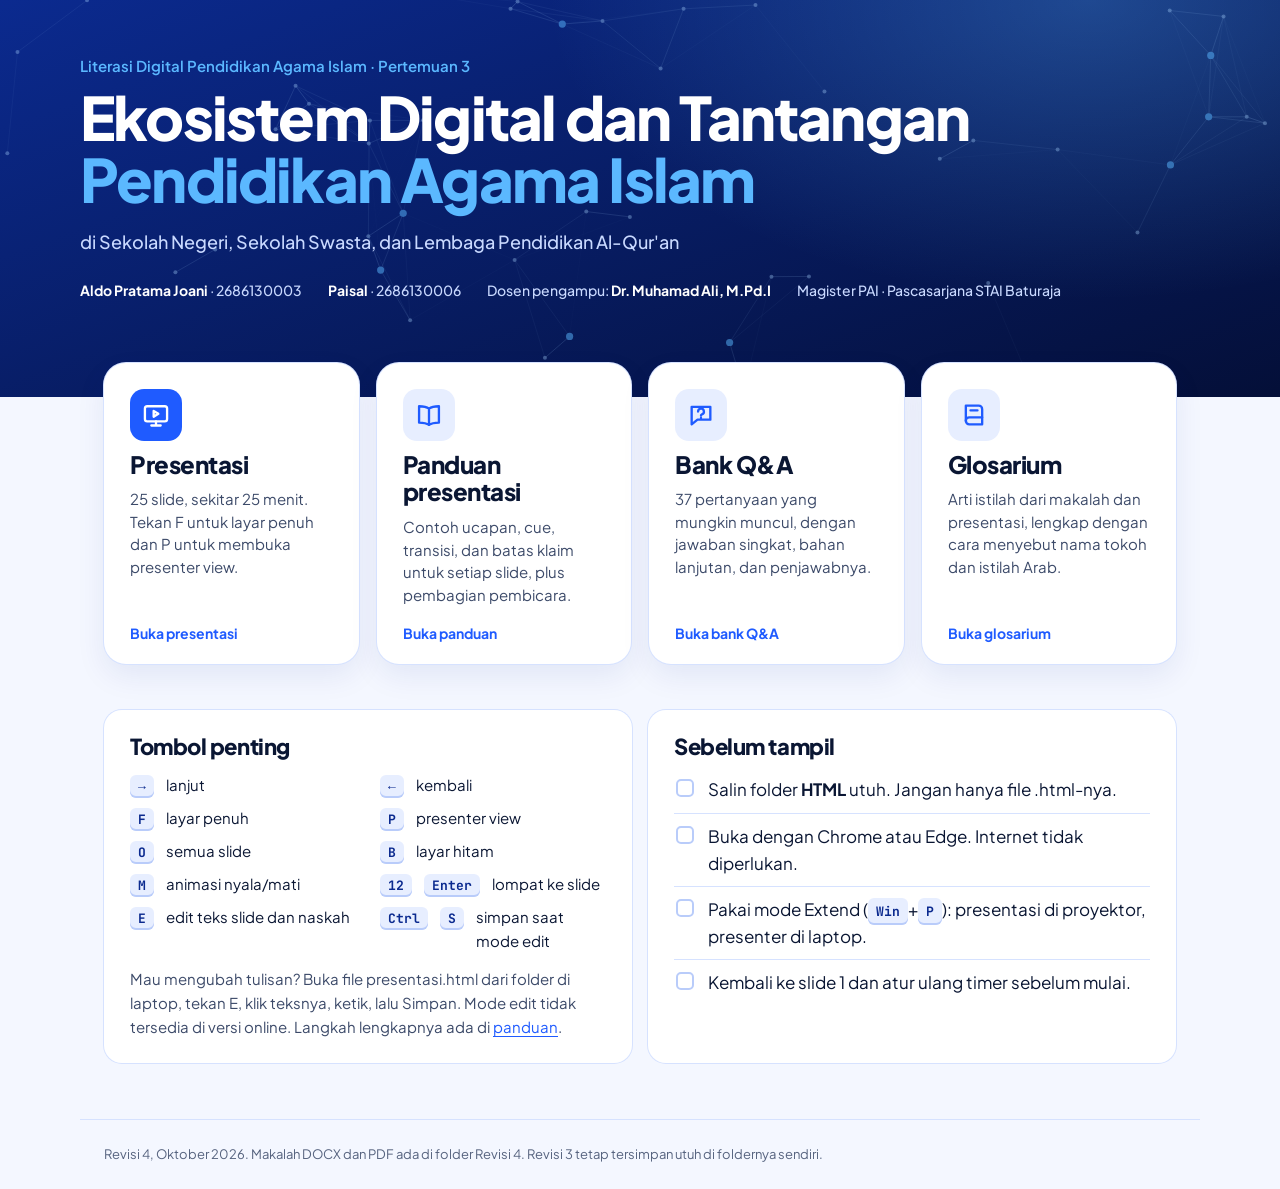
==== revisi-4/index.html @ 45388a03 "Tambah Revisi 4: tantangan PAI di sekolah negeri, swasta, dan TPQ (25 slide, siap iPad) Co-Authored-" ====
<!doctype html>
<html lang="id">
<head>
<meta charset="utf-8">
<meta name="viewport" content="width=device-width, initial-scale=1">
<title>Ekosistem Digital dan Tantangan PAI · Paket Presentasi</title>
<link rel="stylesheet" href="assets/css/tokens.css">
<link rel="stylesheet" href="assets/css/docs.css">
</head>
<body>

<header class="hero" style="padding-bottom:96px">
  <svg class="net" aria-hidden="true"></svg>
  <div class="in">
    <p class="kick">Literasi Digital Pendidikan Agama Islam · Pertemuan 3</p>
    <h1>Ekosistem Digital dan Tantangan <em>Pendidikan Agama Islam</em></h1>
    <p class="sub">di Sekolah Negeri, Sekolah Swasta, dan Lembaga Pendidikan Al-Qur'an</p>
    <div class="meta"><span><b>Aldo Pratama Joani</b> · 2686130003</span><span><b>Paisal</b> · 2686130006</span><span>Dosen pengampu: <b>Dr. Muhamad Ali, M.Pd.I</b></span><span>Magister PAI · Pascasarjana STAI Baturaja</span></div>
  </div>
</header>

<div class="wrap">
  <div class="cards3 four">
    <a class="big-card main" href="presentasi.html">
      <span class="ic"><svg viewBox="0 0 24 24"><rect x="2.5" y="4.5" width="19" height="13" rx="2"/><path d="M8 21h8M12 17.5V21M10 8.5v5l4-2.5z"/></svg></span>
      <b>Presentasi</b>
      <span>25 slide, sekitar 25 menit. Tekan F untuk layar penuh dan P untuk membuka presenter view.</span>
      <em>Buka presentasi</em>
    </a>
    <a class="big-card" href="panduan.html">
      <span class="ic"><svg viewBox="0 0 24 24"><path d="M12 6.5C10 5 7 4.5 3.5 4.5v14c3.5 0 6.5.5 8.5 2 2-1.5 5-2 8.5-2v-14C17 4.5 14 5 12 6.5zM12 6.5v14"/></svg></span>
      <b>Panduan presentasi</b>
      <span>Contoh ucapan, cue, transisi, dan batas klaim untuk setiap slide, plus pembagian pembicara.</span>
      <em>Buka panduan</em>
    </a>
    <a class="big-card" href="bank-qa.html">
      <span class="ic"><svg viewBox="0 0 24 24"><path d="M4 5h16v11H9l-5 4z"/><path d="M9.5 9a2.5 2.5 0 1 1 3.3 2.4c-.5.2-.8.6-.8 1.1M12 14.5h0"/></svg></span>
      <b>Bank Q&amp;A</b>
      <span>37 pertanyaan yang mungkin muncul, dengan jawaban singkat, bahan lanjutan, dan penjawabnya.</span>
      <em>Buka bank Q&amp;A</em>
    </a>
    <a class="big-card" href="glosarium.html">
      <span class="ic"><svg viewBox="0 0 24 24"><path d="M5 4h11a3 3 0 0 1 3 3v13H8a3 3 0 0 1-3-3z"/><path d="M5 17a3 3 0 0 1 3-3h11M9 8h6"/></svg></span>
      <b>Glosarium</b>
      <span>Arti istilah dari makalah dan presentasi, lengkap dengan cara menyebut nama tokoh dan istilah Arab.</span>
      <em>Buka glosarium</em>
    </a>
  </div>

  <section class="blk" style="margin-top:46px">
    <div class="grid2">
      <div class="panel">
        <h2 class="h" style="font-size:22px">Tombol penting</h2>
        <div class="keys" style="margin-top:14px">
          <div><kbd>→</kbd><span>lanjut</span></div>
          <div><kbd>←</kbd><span>kembali</span></div>
          <div><kbd>F</kbd><span>layar penuh</span></div>
          <div><kbd>P</kbd><span>presenter view</span></div>
          <div><kbd>O</kbd><span>semua slide</span></div>
          <div><kbd>B</kbd><span>layar hitam</span></div>
          <div><kbd>M</kbd><span>animasi nyala/mati</span></div>
          <div><kbd>12</kbd><kbd>Enter</kbd><span>lompat ke slide</span></div>
          <div><kbd>E</kbd><span>edit teks slide dan naskah</span></div>
          <div><kbd>Ctrl</kbd><kbd>S</kbd><span>simpan saat mode edit</span></div>
        </div>
        <p class="lede" style="margin:14px 0 0;font-size:15px">Mau mengubah tulisan? Buka file presentasi.html dari folder di laptop, tekan E, klik teksnya, ketik, lalu Simpan. Mode edit tidak tersedia di versi online. Langkah lengkapnya ada di <a href="panduan.html#edit">panduan</a>.</p>
      </div>
      <div class="panel">
        <h2 class="h" style="font-size:22px">Sebelum tampil</h2>
        <ul class="check" style="margin-top:8px">
          <li>Salin folder <b>HTML</b> utuh. Jangan hanya file .html-nya.</li>
          <li>Buka dengan Chrome atau Edge. Internet tidak diperlukan.</li>
          <li>Pakai mode Extend (<kbd>Win</kbd>+<kbd>P</kbd>): presentasi di proyektor, presenter di laptop.</li>
          <li>Kembali ke slide 1 dan atur ulang timer sebelum mulai.</li>
        </ul>
      </div>
    </div>
  </section>
</div>

<footer class="f">Revisi 4, Oktober 2026. Makalah DOCX dan PDF ada di folder Revisi 4. Revisi 3 tetap tersimpan utuh di foldernya sendiri.</footer>

<script src="assets/js/docs.js"></script>
</body>
</html>
---- revisi-4/assets/css/tokens.css ----
/* Token bersama: presentasi, panduan, bank Q&A, dan hub */

@font-face { font-family: "Jakarta"; font-weight: 400; font-style: normal; font-display: swap;
  src: url("../fonts/plus-jakarta-sans-latin-400-normal.woff2") format("woff2"); unicode-range: U+0000-00FF, U+0131, U+0152-0153, U+02BB-02BC, U+02C6, U+02DA, U+02DC, U+2000-206F, U+2074, U+20AC, U+2122, U+2191, U+2193, U+2212, U+2215, U+FEFF, U+FFFD; }
@font-face { font-family: "Jakarta"; font-weight: 400; font-style: normal; font-display: swap;
  src: url("../fonts/plus-jakarta-sans-latin-ext-400-normal.woff2") format("woff2"); unicode-range: U+0100-02AF, U+0304, U+0308, U+0329, U+1E00-1E9F, U+1EF2-1EFF, U+2020, U+20A0-20AB, U+20AD-20C0, U+2113, U+2C60-2C7F, U+A720-A7FF; }
@font-face { font-family: "Jakarta"; font-weight: 400; font-style: italic; font-display: swap;
  src: url("../fonts/plus-jakarta-sans-latin-400-italic.woff2") format("woff2"); }
@font-face { font-family: "Jakarta"; font-weight: 500; font-style: italic; font-display: swap;
  src: url("../fonts/plus-jakarta-sans-latin-500-italic.woff2") format("woff2"); }
@font-face { font-family: "Jakarta"; font-weight: 500; font-display: swap;
  src: url("../fonts/plus-jakarta-sans-latin-500-normal.woff2") format("woff2"); unicode-range: U+0000-00FF, U+2000-206F, U+2212; }
@font-face { font-family: "Jakarta"; font-weight: 500; font-display: swap;
  src: url("../fonts/plus-jakarta-sans-latin-ext-500-normal.woff2") format("woff2"); unicode-range: U+0100-02AF, U+1E00-1EFF; }
@font-face { font-family: "Jakarta"; font-weight: 600; font-display: swap;
  src: url("../fonts/plus-jakarta-sans-latin-600-normal.woff2") format("woff2"); unicode-range: U+0000-00FF, U+2000-206F, U+2212; }
@font-face { font-family: "Jakarta"; font-weight: 600; font-display: swap;
  src: url("../fonts/plus-jakarta-sans-latin-ext-600-normal.woff2") format("woff2"); unicode-range: U+0100-02AF, U+1E00-1EFF; }
@font-face { font-family: "Jakarta"; font-weight: 700; font-display: swap;
  src: url("../fonts/plus-jakarta-sans-latin-700-normal.woff2") format("woff2"); unicode-range: U+0000-00FF, U+2000-206F, U+2212; }
@font-face { font-family: "Jakarta"; font-weight: 700; font-display: swap;
  src: url("../fonts/plus-jakarta-sans-latin-ext-700-normal.woff2") format("woff2"); unicode-range: U+0100-02AF, U+1E00-1EFF; }
@font-face { font-family: "Jakarta"; font-weight: 800; font-display: swap;
  src: url("../fonts/plus-jakarta-sans-latin-800-normal.woff2") format("woff2"); unicode-range: U+0000-00FF, U+2000-206F, U+2212; }
@font-face { font-family: "Jakarta"; font-weight: 800; font-display: swap;
  src: url("../fonts/plus-jakarta-sans-latin-ext-800-normal.woff2") format("woff2"); unicode-range: U+0100-02AF, U+1E00-1EFF; }

@font-face { font-family: "Mono"; font-weight: 400; font-display: swap; src: url("../fonts/jetbrains-mono-latin-400-normal.woff2") format("woff2"); }
@font-face { font-family: "Mono"; font-weight: 500; font-display: swap; src: url("../fonts/jetbrains-mono-latin-500-normal.woff2") format("woff2"); }
@font-face { font-family: "Mono"; font-weight: 700; font-display: swap; src: url("../fonts/jetbrains-mono-latin-700-normal.woff2") format("woff2"); }

@font-face { font-family: "Amiri"; font-weight: 400; font-display: swap; src: url("../fonts/amiri-arabic-400-normal.woff2") format("woff2"); unicode-range: U+0600-06FF, U+0750-077F, U+0870-088E, U+0890-0891, U+0897-08E1, U+08E3-08FF, U+200C-200E, U+2010-2011, U+204F, U+2E41, U+FB50-FDFF, U+FE70-FE74, U+FE76-FEFC; }
@font-face { font-family: "Amiri"; font-weight: 700; font-display: swap; src: url("../fonts/amiri-arabic-700-normal.woff2") format("woff2"); unicode-range: U+0600-06FF, U+0750-077F, U+0870-088E, U+0890-0891, U+0897-08E1, U+08E3-08FF, U+200C-200E, U+2010-2011, U+204F, U+2E41, U+FB50-FDFF, U+FE70-FE74, U+FE76-FEFC; }
@font-face { font-family: "Amiri"; font-weight: 400; font-display: swap; src: url("../fonts/amiri-latin-400-normal.woff2") format("woff2"); unicode-range: U+0000-00FF; }

:root {
  /* Putih-biru. Biru elektrik hanya untuk sorotan; navy untuk teks. */
  --paper: #FFFFFF;
  --mist: #F4F7FF;
  --ice: #E7EEFF;
  --line: #D6E2FF;
  --line-2: #B9CCFA;
  --ink: #0A1633;
  --ink-2: #3C4A69;
  --ink-3: #56637F;
  --blue: #1F5BFF;
  --blue-2: #3D74FF;
  --pale: #C7D7FF;
  --deep: #0B2A8F;
  --deeper: #061A5C;
  --night: #040F38;
  --sky: #5BB8FF;
  --sky-2: #A9D4FF;
  --on-deep: #FFFFFF;
  --on-deep-2: #C9D9FF;
  --over: #C2364A;          /* hanya untuk timer presenter yang lewat waktu */

  --f-sans: "Jakarta", "Segoe UI", system-ui, sans-serif;
  --f-mono: "Mono", "Consolas", ui-monospace, monospace;
  --f-arab: "Amiri", "Traditional Arabic", serif;

  --r-s: 10px;
  --r-m: 18px;
  --r-l: 28px;
}
---- revisi-4/assets/css/docs.css ----
/* Halaman dokumen: panduan, bank Q&A, dan hub */
*, *::before, *::after { box-sizing: border-box; }
html { scroll-behavior: smooth; -webkit-text-size-adjust: 100%; }
body { margin: 0; background: var(--mist); color: var(--ink); font: 400 17px/1.6 var(--f-sans); -webkit-font-smoothing: antialiased; }
a { color: var(--blue); text-underline-offset: 3px; }
button, input, select { font: inherit; }
:focus-visible { outline: 3px solid var(--sky); outline-offset: 2px; }

/* ---------- hero ---------- */
.hero {
  position: relative; overflow: hidden; color: #fff;
  background: radial-gradient(900px 500px at 85% 0%, rgba(91,184,255,.28), transparent 60%), linear-gradient(160deg, var(--deep), var(--night));
  padding: 56px 24px 64px;
}
.hero svg.net { position: absolute; inset: 0; width: 100%; height: 100%; opacity: .5; pointer-events: none; }
.hero .in { position: relative; max-width: 1120px; margin: 0 auto; }
.hero .crumb { display: flex; gap: 14px; flex-wrap: wrap; font: 600 14px/1.3 var(--f-sans); color: var(--on-deep-2); margin: 0 0 22px; }
.hero .crumb a { color: #fff; text-decoration: none; opacity: .85; }
.hero .crumb a:hover { opacity: 1; text-decoration: underline; }
.hero .kick { font: 600 15px/1.3 var(--f-sans); color: var(--sky); margin: 0 0 10px; }
.hero h1 { font: 800 clamp(34px, 5.4vw, 60px)/1.04 var(--f-sans); letter-spacing: -0.03em; margin: 0; max-width: 900px; text-wrap: balance; }
.hero h1 em { font-style: normal; color: var(--sky); }
.hero .sub { font: 500 18px/1.5 var(--f-sans); color: var(--on-deep-2); margin: 18px 0 0; max-width: 760px; }
.hero .meta { display: flex; flex-wrap: wrap; gap: 10px 26px; margin-top: 26px; font: 500 14px/1.4 var(--f-sans); color: var(--on-deep-2); }
.hero .meta b { color: #fff; font-weight: 700; }

/* ---------- tata letak ---------- */
.wrap { max-width: 1120px; margin: 0 auto; padding: 0 24px; }
.layout { display: grid; grid-template-columns: 230px minmax(0, 1fr); gap: 40px; padding: 40px 24px 80px; max-width: 1120px; margin: 0 auto; }
.toc { position: sticky; top: 20px; align-self: start; font-size: 14px; }
.toc p { font: 700 12px/1 var(--f-sans); color: var(--ink-3); margin: 0 0 12px; letter-spacing: .04em; }
.toc a { display: block; padding: 6px 10px; border-radius: 8px; color: var(--ink-2); text-decoration: none; line-height: 1.35; }
.toc a:hover { background: var(--ice); color: var(--deep); }
.toc .sub a { padding-left: 22px; font-size: 13px; }
main { min-width: 0; }
section.blk { margin-bottom: 56px; scroll-margin-top: 20px; }
h2.h { font: 800 30px/1.15 var(--f-sans); letter-spacing: -0.02em; margin: 0 0 8px; }
h2.h small { display: block; font: 600 13px/1.3 var(--f-sans); color: var(--blue); letter-spacing: .02em; margin-bottom: 8px; }
.lede { color: var(--ink-2); margin: 0 0 22px; max-width: 760px; }
.panel { background: #fff; border-radius: 18px; padding: 24px 26px; box-shadow: 0 0 0 1px var(--line); }
.grid2 { display: grid; grid-template-columns: 1fr 1fr; gap: 16px; }
.grid3 { display: grid; grid-template-columns: repeat(3, 1fr); gap: 16px; }

/* angka ringkas */
.facts { display: grid; grid-template-columns: repeat(4, 1fr); gap: 14px; }
.facts div { background: #fff; border-radius: 16px; padding: 18px 20px; box-shadow: 0 0 0 1px var(--line); }
.facts b { display: block; font: 800 34px/1 var(--f-sans); color: var(--blue); letter-spacing: -0.03em; }
.facts span { display: block; font-size: 14px; color: var(--ink-2); margin-top: 8px; line-height: 1.35; }

/* tabel */
table.t { width: 100%; border-collapse: collapse; background: #fff; border-radius: 16px; overflow: hidden; box-shadow: 0 0 0 1px var(--line); font-size: 15px; }
table.t th { text-align: left; font: 700 13px/1.3 var(--f-sans); color: var(--ink-3); background: var(--mist); padding: 12px 16px; }
table.t td { padding: 12px 16px; border-top: 1px solid var(--line); vertical-align: top; }
table.t td.n { font-family: var(--f-mono); white-space: nowrap; color: var(--ink-2); }
.pill { display: inline-block; font: 700 12.5px/1 var(--f-sans); padding: 6px 9px; border-radius: 999px; white-space: nowrap; }
.pill.Aldo { background: var(--blue); color: #fff; }
.pill.Paisal { background: var(--deep); color: #fff; }
.pill.both { background: var(--sky); color: var(--night); }
.pill.dur { background: var(--ice); color: var(--deep); font-family: var(--f-mono); font-weight: 600; }

/* linimasa pembicara */
.tline { display: flex; height: 38px; border-radius: 10px; overflow: hidden; margin: 6px 0 10px; box-shadow: 0 0 0 1px var(--line); }
.tline span { display: flex; align-items: center; justify-content: center; font: 700 12px/1 var(--f-sans); color: #fff; min-width: 0; overflow: hidden; white-space: nowrap; border-right: 1px solid rgba(255,255,255,.35); }
.tline .Aldo { background: var(--blue); }
.tline .Paisal { background: var(--deep); }
.tline .both { background: var(--sky); color: var(--night); }
.tlegend { display: flex; gap: 18px; font-size: 14px; color: var(--ink-2); flex-wrap: wrap; }
.tlegend i { display: inline-block; width: 12px; height: 12px; border-radius: 3px; margin-right: 6px; vertical-align: -1px; }

/* daftar cek */
ul.check { list-style: none; padding: 0; margin: 0; }
ul.check li { position: relative; padding: 9px 0 9px 34px; border-top: 1px solid var(--line); }
ul.check li:first-child { border-top: 0; }
ul.check li::before { content: ""; position: absolute; left: 2px; top: 12px; width: 18px; height: 18px; border-radius: 5px; border: 2px solid var(--line-2); background: #fff; }
.keys { display: grid; grid-template-columns: repeat(2, 1fr); gap: 8px 24px; }
.keys div { display: flex; gap: 12px; align-items: baseline; font-size: 15px; }
kbd { font: 600 13px/1 var(--f-mono); background: var(--ice); color: var(--deep); padding: 5px 8px; border-radius: 6px; white-space: nowrap; box-shadow: inset 0 -2px 0 var(--line-2); }

/* garis merah */
.redlines { display: grid; grid-template-columns: 1fr 1fr; gap: 12px; }
.redlines div { background: #fff; border-radius: 14px; padding: 16px 18px; box-shadow: 0 0 0 1px var(--line); border-left: 5px solid var(--deep); }
.redlines b { display: block; font-size: 16px; margin-bottom: 4px; }
.redlines span { color: var(--ink-2); font-size: 15px; }

/* kartu slide */
.sc { background: #fff; border-radius: 20px; box-shadow: 0 0 0 1px var(--line); margin-bottom: 18px; overflow: hidden; scroll-margin-top: 16px; }
.sc .hd { display: flex; align-items: center; gap: 14px; padding: 16px 22px; border-bottom: 1px solid var(--line); flex-wrap: wrap; }
.sc .no { font: 800 30px/1 var(--f-sans); color: var(--blue); letter-spacing: -0.03em; min-width: 44px; }
.sc .ti { font: 700 19px/1.25 var(--f-sans); flex: 1; min-width: 200px; }
.sc .ch { font: 600 12.5px/1.2 var(--f-sans); color: var(--ink-3); }
.sc .open { font: 600 13px/1 var(--f-sans); text-decoration: none; padding: 7px 10px; border-radius: 8px; background: var(--mist); }
.sc .bd { display: grid; grid-template-columns: minmax(0, 1.5fr) minmax(0, 1fr); }
.sc .script { padding: 20px 24px 22px; border-right: 1px solid var(--line); }
.sc .side { padding: 20px 22px 22px; background: #FBFCFF; }
.sc h4 { font: 700 12px/1.2 var(--f-sans); color: var(--blue); margin: 0 0 6px; letter-spacing: .03em; }
.sc .side h4 { margin-top: 14px; }
.sc .side h4:first-child { margin-top: 0; }
.sc .script p { margin: 0; font-size: 17px; line-height: 1.7; }
.sc .side p { margin: 0; font-size: 14.5px; line-height: 1.5; color: var(--ink-2); }
.sc .side .warn { border-left: 3px solid var(--deep); padding-left: 10px; }
.sc .side .src { color: var(--ink-3); font-size: 13.5px; }
.sc .trn { margin-top: 14px; padding-top: 12px; border-top: 1px dashed var(--line-2); font-size: 15px; color: var(--ink-2); }
.sc .trn b { color: var(--ink); }
.chapter-h { font: 800 15px/1.2 var(--f-sans); color: var(--deep); margin: 30px 0 12px; display: flex; align-items: center; gap: 10px; }
.chapter-h span { font-family: var(--f-mono); color: var(--blue); }

/* pustaka */
ol.refs { margin: 0; padding-left: 22px; }
ol.refs li { margin-bottom: 8px; font-size: 15px; color: var(--ink-2); }
ol.refs i { color: var(--ink); }
.refs-h { font: 700 14px/1.3 var(--f-sans); color: var(--blue); margin: 18px 0 8px; }

/* ---------- bank Q&A ---------- */
.tools { position: sticky; top: 0; z-index: 5; background: rgba(244,247,255,.94); backdrop-filter: blur(6px); padding: 14px 0; margin-bottom: 18px; border-bottom: 1px solid var(--line); }
.tools .row { display: flex; gap: 10px; flex-wrap: wrap; align-items: center; }
.tools input[type=search] { flex: 1; min-width: 220px; padding: 12px 16px; border-radius: 12px; border: 2px solid var(--line-2); background: #fff; font-size: 16px; }
.tools input[type=search]:focus { border-color: var(--blue); outline: none; }
.tools select { padding: 11px 12px; border-radius: 12px; border: 2px solid var(--line-2); background: #fff; }
.tools button { padding: 11px 14px; border-radius: 12px; border: 0; background: var(--deep); color: #fff; font-weight: 700; cursor: pointer; }
.tools button.ghost { background: #fff; color: var(--deep); box-shadow: inset 0 0 0 2px var(--line-2); }
.chipsel { display: flex; gap: 8px; flex-wrap: wrap; margin-top: 10px; }
.chipsel button { background: #fff; color: var(--ink-2); box-shadow: inset 0 0 0 2px var(--line); font-weight: 600; font-size: 14px; padding: 8px 12px; border-radius: 999px; }
.chipsel button[aria-pressed="true"] { background: var(--blue); color: #fff; box-shadow: none; }
.count-l { font-size: 14px; color: var(--ink-3); margin: 8px 0 0; }
.tips { display: grid; grid-template-columns: 1fr 1fr; gap: 10px 24px; margin: 0; padding: 0; list-style: none; counter-reset: t; }
.tips li { position: relative; padding-left: 34px; font-size: 15px; color: var(--ink-2); counter-increment: t; }
.tips li::before { content: counter(t); position: absolute; left: 0; top: 0; width: 24px; height: 24px; border-radius: 50%; background: var(--ice); color: var(--deep); font: 700 13px/24px var(--f-mono); text-align: center; }
details.qa { background: #fff; border-radius: 16px; box-shadow: 0 0 0 1px var(--line); margin-bottom: 10px; overflow: hidden; }
details.qa[open] { box-shadow: 0 0 0 2px var(--pale); }
details.qa summary { list-style: none; cursor: pointer; display: grid; grid-template-columns: 52px 1fr auto; gap: 14px; align-items: start; padding: 16px 20px; }
details.qa summary::-webkit-details-marker { display: none; }
details.qa summary .qn { font: 700 14px/1.6 var(--f-mono); color: var(--blue); }
details.qa summary .qq { font: 700 17px/1.45 var(--f-sans); color: var(--ink); }
details.qa summary .qm { display: flex; gap: 6px; flex-wrap: wrap; justify-content: flex-end; align-items: center; }
details.qa summary .sl { font: 600 12px/1 var(--f-mono); color: var(--ink-3); background: var(--mist); padding: 6px 8px; border-radius: 6px; white-space: nowrap; }
details.qa .ans { padding: 0 20px 20px 86px; }
details.qa .ans h5 { font: 700 12px/1.2 var(--f-sans); color: var(--blue); margin: 14px 0 4px; letter-spacing: .03em; }
details.qa .ans h5:first-child { margin-top: 0; }
details.qa .ans p { margin: 0; color: var(--ink-2); }
details.qa .ans .short { color: var(--ink); font-size: 17px; line-height: 1.65; }
details.qa .ans .basis { font-size: 14px; color: var(--ink-3); }
details.qa .ans a { font-size: 14px; }
.qsec { font: 800 20px/1.2 var(--f-sans); margin: 32px 0 12px; display: flex; gap: 10px; align-items: baseline; }
.qsec span { font: 700 14px/1 var(--f-mono); color: var(--blue); }
mark { background: #DDE8FF; color: inherit; border-radius: 3px; padding: 0 2px; }
.empty { padding: 30px; text-align: center; color: var(--ink-3); background: #fff; border-radius: 16px; }

/* ---------- hub ---------- */
.cards3 { display: grid; grid-template-columns: repeat(3, 1fr); gap: 18px; margin-top: -34px; position: relative; }
.big-card { display: flex; flex-direction: column; gap: 10px; background: #fff; border-radius: 22px; padding: 26px 26px 24px; text-decoration: none; color: var(--ink); box-shadow: 0 0 0 1px var(--line), 0 12px 30px rgba(11,42,143,.08); transition: transform .2s, box-shadow .2s; }
.big-card:hover { transform: translateY(-3px); box-shadow: 0 0 0 2px var(--blue), 0 16px 34px rgba(11,42,143,.14); }
.big-card .ic { width: 52px; height: 52px; border-radius: 14px; background: var(--ice); display: grid; place-items: center; color: var(--blue); }
.big-card .ic svg { width: 28px; height: 28px; fill: none; stroke: currentColor; stroke-width: 2; stroke-linecap: round; stroke-linejoin: round; }
.big-card.main .ic { background: var(--blue); color: #fff; }
.big-card b { font: 800 24px/1.15 var(--f-sans); letter-spacing: -0.02em; }
.big-card span { color: var(--ink-2); font-size: 15px; line-height: 1.5; }
.big-card em { margin-top: auto; font-style: normal; font: 700 14px/1 var(--f-sans); color: var(--blue); padding-top: 10px; }
footer.f { max-width: 1120px; margin: 0 auto; padding: 24px; color: var(--ink-3); font-size: 13px; border-top: 1px solid var(--line); }

/* ---------- responsif ---------- */
@media (max-width: 960px) {
  .layout { grid-template-columns: 1fr; padding-top: 24px; }
  .toc { display: none; }
  .sc .bd { grid-template-columns: 1fr; }
  .sc .script { border-right: 0; border-bottom: 1px solid var(--line); }
  .facts { grid-template-columns: 1fr 1fr; }
  .cards3, .grid3 { grid-template-columns: 1fr; margin-top: 0; }
  .grid2, .redlines, .tips, .keys { grid-template-columns: 1fr; }
  details.qa .ans { padding-left: 20px; }
  details.qa summary { grid-template-columns: 40px 1fr; }
  details.qa summary .qm { grid-column: 2; justify-content: flex-start; }
}
@media (max-width: 520px) {
  .hero { padding: 36px 16px 44px; }
  .layout, .wrap { padding-left: 16px; padding-right: 16px; }
  table.t { font-size: 13.5px; }
  table.t th, table.t td { padding: 10px; }
}

/* ---------- cetak A4 ---------- */
@page { size: A4; margin: 16mm 15mm 16mm; }
@media print {
  html, body { background: #fff; font-size: 10.5pt; }
  .hero { background: #fff !important; color: var(--ink); padding: 0 0 8mm; border-bottom: 2px solid var(--blue); }
  .hero svg.net, .hero .crumb, .toc, .tools .row, .chipsel, .noprint, .open { display: none !important; }
  .hero h1 { color: var(--ink); font-size: 24pt; }
  .hero h1 em, .hero .kick { color: var(--blue); }
  .hero .sub, .hero .meta { color: var(--ink-2); }
  .hero .meta b { color: var(--ink); }
  .layout { display: block; padding: 6mm 0 0; max-width: none; }
  .tools { position: static; background: none; border: 0; padding: 0; margin: 0; }
  .panel, .sc, details.qa, .facts div, table.t, .redlines div { box-shadow: 0 0 0 1px #C9D6F5; }
  .sc, details.qa, .redlines div, .facts div, tr { break-inside: avoid; page-break-inside: avoid; }
  .sc .bd { grid-template-columns: 1.45fr 1fr; }
  .sc .script p { font-size: 10.5pt; line-height: 1.55; }
  .sc .side p { font-size: 9pt; }
  section.blk { margin-bottom: 8mm; }
  h2.h { font-size: 16pt; break-after: avoid; }
  .chapter-h, .qsec { break-after: avoid; }
  details.qa summary { padding: 10px 14px; }
  details.qa .ans { padding: 0 14px 12px 70px; }
  details.qa .ans .short { font-size: 10.5pt; }
  .pill.Aldo, .pill.Paisal, .pill.both, .tline span { -webkit-print-color-adjust: exact; print-color-adjust: exact; }
  a { color: inherit; text-decoration: none; }
  footer.f { border: 0; padding: 4mm 0 0; }
}

/* ---------- glosarium ---------- */
.gl-l { font: 800 22px/1 var(--f-sans); color: var(--blue); margin: 26px 0 10px; padding-bottom: 8px; border-bottom: 2px solid var(--line); }
.gl-i { background: #fff; border-radius: 14px; box-shadow: 0 0 0 1px var(--line); padding: 14px 18px; margin-bottom: 10px; }
.gl-h { display: flex; flex-wrap: wrap; align-items: center; gap: 8px 10px; }
.gl-h b { font: 700 17px/1.3 var(--f-sans); color: var(--ink); }
.pill.gp { background: var(--ice); color: var(--deep); }
.pill.gx { background: #fff; color: var(--ink-3); box-shadow: inset 0 0 0 1.5px var(--line-2); }
.gl-i p { margin: 6px 0 0; color: var(--ink-2); font-size: 15.5px; max-width: 72ch; }
.gl-i .gl-s { font-size: 13.5px; }
.tscroll { overflow-x: auto; }
#lafal-t .lf { font-family: var(--f-mono); font-size: 14px; color: var(--deep); white-space: nowrap; }
@media print {
  .gl-i, #lafal-t tr { break-inside: avoid; page-break-inside: avoid; }
  .gl-l { break-after: avoid; }
  .gl-i { box-shadow: 0 0 0 1px #C9D6F5; padding: 8px 12px; margin-bottom: 6px; }
  .gl-i p { font-size: 10pt; }
}

.cards3.four { grid-template-columns: repeat(4, 1fr); }
@media (max-width: 960px) { .cards3.four { grid-template-columns: 1fr; } }
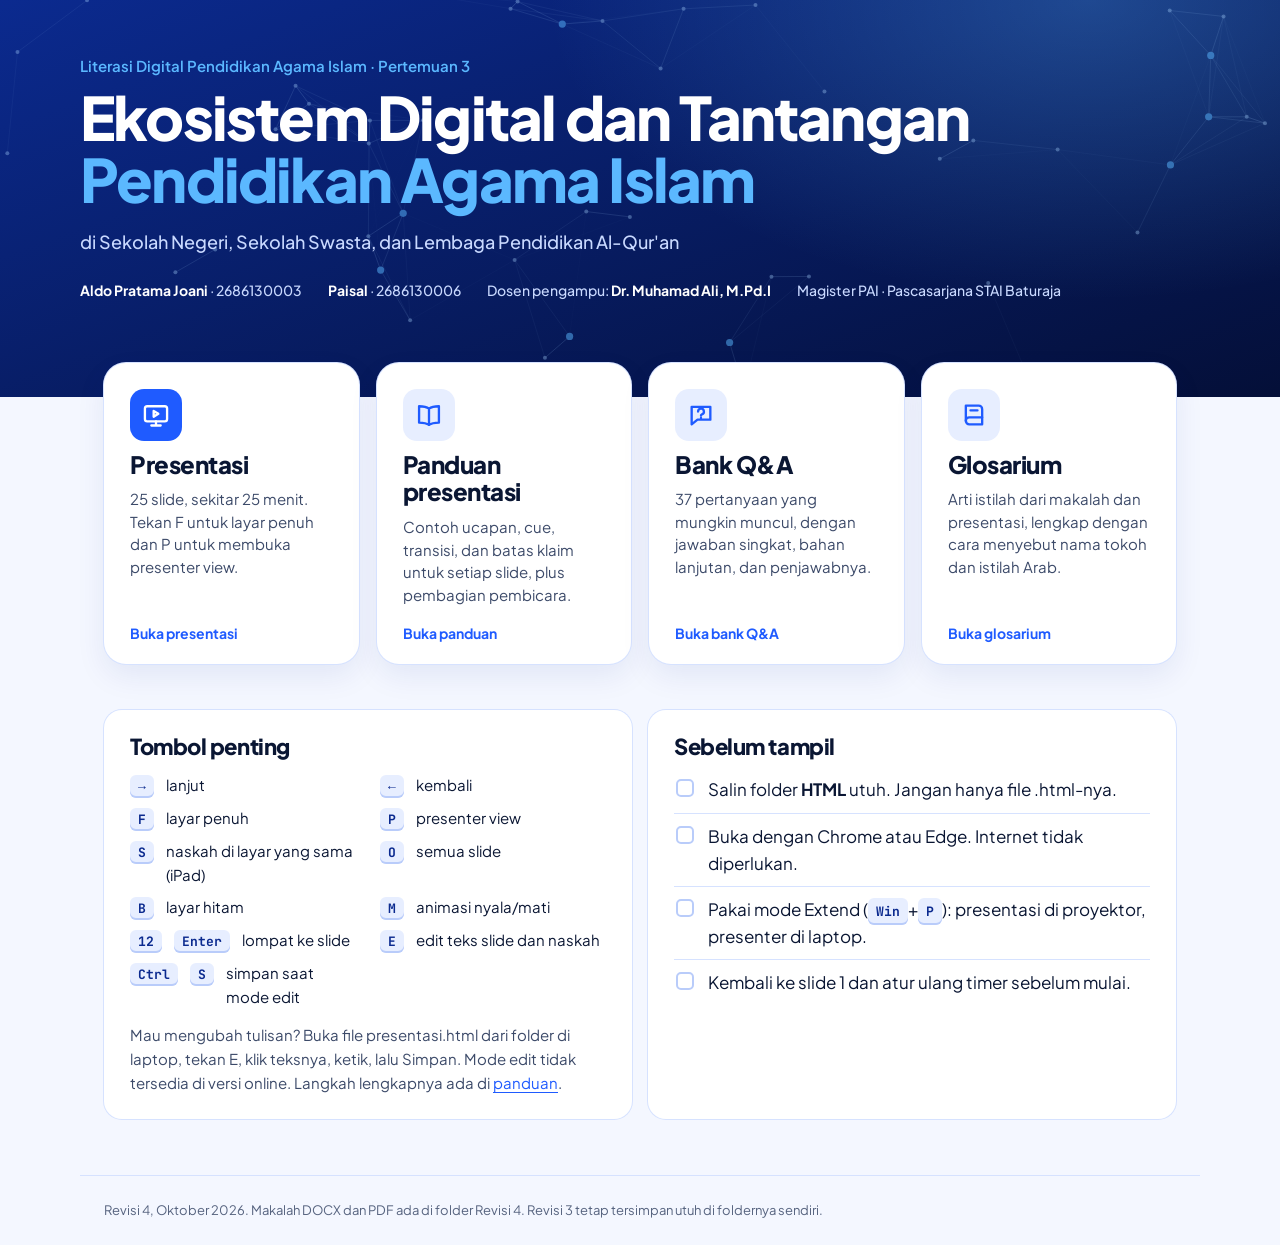
==== commit b1cc4b51: "Revisi 4: panel naskah dan transisi di layar yang sama untuk iPad Co-Authored-By: Claude Opus 5.5 <n" ====
--- a/revisi-4/index.html
+++ b/revisi-4/index.html
@@ -56,6 +56,7 @@
           <div><kbd>←</kbd><span>kembali</span></div>
           <div><kbd>F</kbd><span>layar penuh</span></div>
           <div><kbd>P</kbd><span>presenter view</span></div>
+          <div><kbd>S</kbd><span>naskah di layar yang sama (iPad)</span></div>
           <div><kbd>O</kbd><span>semua slide</span></div>
           <div><kbd>B</kbd><span>layar hitam</span></div>
           <div><kbd>M</kbd><span>animasi nyala/mati</span></div>
